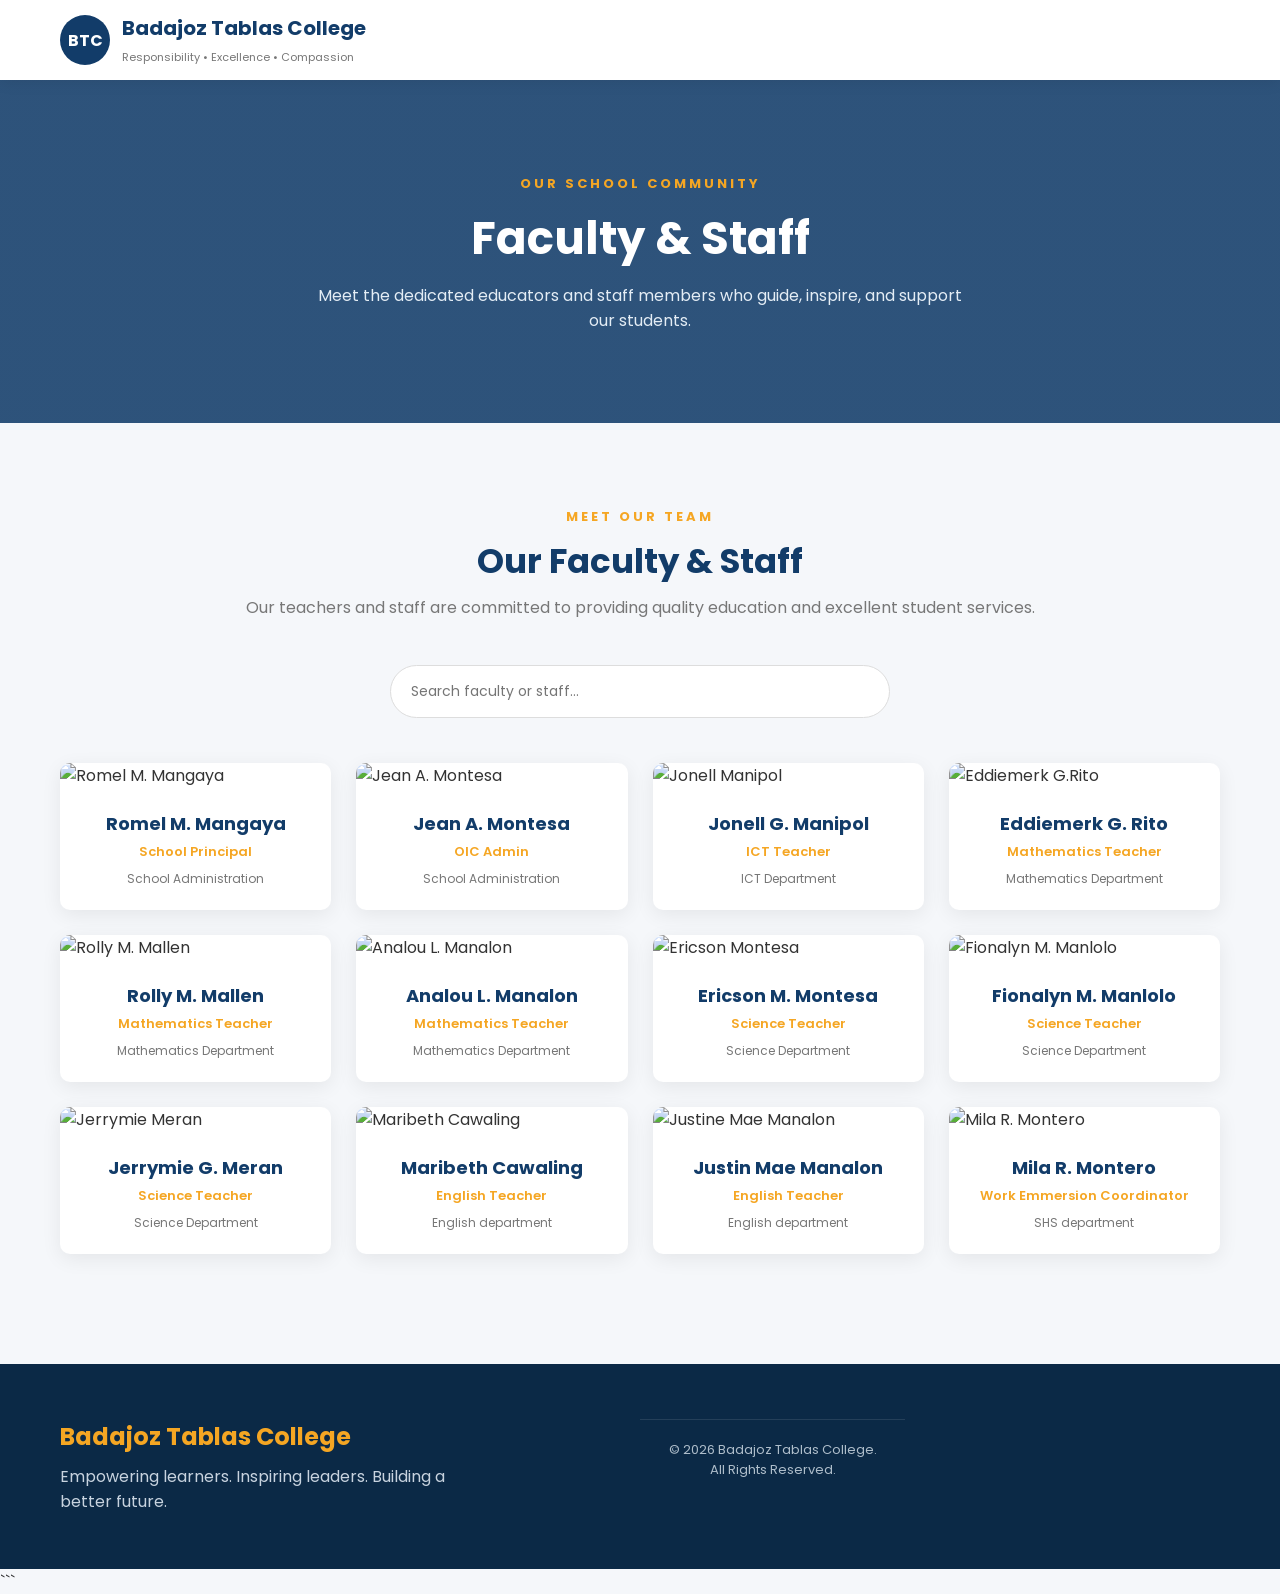
==== faculty.html @ 0bd8b787 "Add files via upload" ====
<!DOCTYPE html>
<html lang="en">
<head>
    <meta charset="UTF-8">
    <meta name="viewport" content="width=device-width, initial-scale=1.0">

    <title>Faculty & Staff | Badajoz Tablas College</title>

    <!-- Google Font -->
    <link href="https://fonts.googleapis.com/css2?family=Poppins:wght@300;400;500;600;700&display=swap" rel="stylesheet">

    <style>

        * {
            margin: 0;
            padding: 0;
            box-sizing: border-box;
        }

        html {
            scroll-behavior: smooth;
        }

        body {
            font-family: "Poppins", sans-serif;
            background: #f5f7fa;
            color: #333;
        }

        /* ================= HEADER ================= */

        header {
            background: #ffffff;
            box-shadow: 0 2px 15px rgba(0,0,0,0.08);
            position: sticky;
            top: 0;
            z-index: 1000;
        }

        .navbar {
            max-width: 1200px;
            margin: auto;
            min-height: 80px;
            padding: 0 20px;

            display: flex;
            align-items: center;
            justify-content: space-between;
        }

        .logo {
            display: flex;
            align-items: center;
            gap: 12px;
        }

        .logo-circle {
            width: 50px;
            height: 50px;
            border-radius: 50%;

            background: #123c69;
            color: white;

            display: flex;
            align-items: center;
            justify-content: center;

            font-weight: 700;
        }

        .logo h2 {
            color: #123c69;
            font-size: 20px;
        }

        .logo small {
            color: #777;
            font-size: 11px;
        }

        .nav-links {
            display: flex;
            list-style: none;
            gap: 25px;
        }

        .nav-links a {
            color: #333;
            text-decoration: none;
            font-size: 14px;
            font-weight: 500;
            transition: 0.3s;
        }

        .nav-links a:hover,
        .nav-links .active {
            color: #f5a623;
        }

        /* ================= PAGE HEADER ================= */

        .page-header {
            background:
                linear-gradient(
                    rgba(18, 60, 105, 0.88),
                    rgba(18, 60, 105, 0.88)
                ),
                url("https://images.unsplash.com/photo-1523050854058-8df90110c9f1?auto=format&fit=crop&w=1800&q=80");

            background-size: cover;
            background-position: center;

            padding: 90px 20px;
            text-align: center;
            color: white;
        }

        .page-header span {
            color: #f5a623;
            font-size: 13px;
            font-weight: 700;
            letter-spacing: 3px;
        }

        .page-header h1 {
            font-size: 45px;
            margin: 10px 0;
        }

        .page-header p {
            max-width: 650px;
            margin: auto;
            color: #e4edf5;
        }

        /* ================= CONTENT ================= */

        .faculty-section {
            max-width: 1200px;
            margin: auto;
            padding: 80px 20px;
        }

        .section-title {
            text-align: center;
            margin-bottom: 45px;
        }

        .section-title span {
            color: #f5a623;
            font-size: 13px;
            font-weight: 700;
            letter-spacing: 3px;
        }

        .section-title h2 {
            color: #123c69;
            font-size: 34px;
            margin: 8px 0;
        }

        .section-title p {
            color: #777;
        }

        /* ================= FACULTY GRID ================= */

        .faculty-grid {
            display: grid;
            grid-template-columns: repeat(4, 1fr);
            gap: 25px;
        }

        .faculty-card {
            background: white;
            border-radius: 10px;
            overflow: hidden;

            box-shadow: 0 5px 20px rgba(0,0,0,0.07);

            transition: 0.3s;
        }

        .faculty-card:hover {
            transform: translateY(-8px);
            box-shadow: 0 12px 30px rgba(0,0,0,0.12);
        }

        .faculty-photo {
            width: 100%;
            height: 280px;
            object-fit: cover;
        }

        .faculty-info {
            padding: 22px;
            text-align: center;
        }

        .faculty-info h3 {
            color: #123c69;
            font-size: 18px;
            margin-bottom: 5px;
        }

        .position {
            color: #f5a623;
            font-size: 13px;
            font-weight: 600;
            margin-bottom: 8px;
        }

        .department {
            color: #777;
            font-size: 12px;
        }

        /* ================= SEARCH ================= */

        .search-box {
            max-width: 500px;
            margin: 0 auto 45px;
            position: relative;
        }

        .search-box input {
            width: 100%;
            padding: 15px 20px;

            border: 1px solid #ddd;
            border-radius: 30px;

            outline: none;
            font-family: inherit;
            font-size: 14px;
        }

        .search-box input:focus {
            border-color: #123c69;
        }

        /* ================= FOOTER ================= */

        footer {
            background: #0b2946;
            color: white;
            margin-top: 30px;
        }

        .footer-container {
            max-width: 1200px;
            margin: auto;
            padding: 55px 20px;

            display: grid;
            grid-template-columns: 2fr 1fr 1fr;
            gap: 50px;
        }

        .footer-about h2 {
            color: #f5a623;
            margin-bottom: 10px;
        }

        .footer-about p {
            color: #c8d3df;
            max-width: 400px;
        }

        .footer-links h3,
        .footer-social h3 {
            margin-bottom: 15px;
        }

        .footer-links a,
        .footer-social a {
            display: block;
            color: #c8d3df;
            text-decoration: none;
            margin-bottom: 8px;
            font-size: 14px;
        }

        .footer-links a:hover,
        .footer-social a:hover {
            color: #f5a623;
        }

        .copyright {
            border-top: 1px solid rgba(255,255,255,0.1);
            padding: 20px;
            text-align: center;
            color: #aebdca;
            font-size: 13px;
        }

        /* ================= RESPONSIVE ================= */

        @media (max-width: 1000px) {

            .faculty-grid {
                grid-template-columns: repeat(3, 1fr);
            }

        }

        @media (max-width: 750px) {

            .nav-links {
                display: none;
            }

            .faculty-grid {
                grid-template-columns: repeat(2, 1fr);
            }

            .footer-container {
                grid-template-columns: 1fr 1fr;
            }

        }

        @media (max-width: 500px) {

            .page-header {
                padding: 65px 20px;
            }

            .page-header h1 {
                font-size: 34px;
            }

            .faculty-section {
                padding: 60px 15px;
            }

            .faculty-grid {
                grid-template-columns: 1fr;
            }

            .faculty-photo {
                height: 320px;
            }

            .footer-container {
                grid-template-columns: 1fr;
            }

        }

    </style>
</head>

<body>


<!-- ================= HEADER ================= -->

<header>

    <nav class="navbar">

        <div class="logo">

            <div class="logo-circle">
                BTC
            </div>

            <div>
                <h2>Badajoz Tablas College</h2>
                <small>Responsibility • Excellence • Compassion</small>
            </div>

        </div>


        



</header>


<!-- ================= PAGE HEADER ================= -->

<section class="page-header">

    <span>OUR SCHOOL COMMUNITY</span>

    <h1>Faculty & Staff</h1>

    <p>
        Meet the dedicated educators and staff members who
        guide, inspire, and support our students.
    </p>

</section>


<!-- ================= FACULTY ================= -->

<section class="faculty-section">

    <div class="section-title">

        <span>MEET OUR TEAM</span>

        <h2>Our Faculty & Staff</h2>

        <p>
            Our teachers and staff are committed to providing
            quality education and excellent student services.
        </p>

    </div>


    <!-- SEARCH -->

    <div class="search-box">

        <input
            type="text"
            id="facultySearch"
            placeholder="Search faculty or staff..."
            onkeyup="searchFaculty()"
        >

    </div>


    <!-- FACULTY GRID -->

    <div class="faculty-grid" id="facultyGrid">


        <!-- 1 -->

        <div class="faculty-card">

            <img
                class="faculty-photo"
                src="faculty images/romel.jpg"
                alt="Romel M. Mangaya"
            >

            <div class="faculty-info">

                <h3>Romel M. Mangaya</h3>

                <div class="position">
                    School Principal
                </div>

                <div class="department">
                    School Administration
                </div>

            </div>

        </div>


        <!-- 2 -->

        <div class="faculty-card">

            <img
                class="faculty-photo"
                src="faculty images/jean.jpg"
                alt="Jean A. Montesa"
            >

            <div class="faculty-info">

                <h3>Jean A. Montesa</h3>

                <div class="position">
                    OIC Admin
                </div>

                <div class="department">
                    School Administration
                </div>

            </div>

        </div>


        <!-- 3 -->

        <div class="faculty-card">

            <img
                class="faculty-photo"
                src="faculty images/jonell.jpg"
                alt="Jonell Manipol"
            >

            <div class="faculty-info">

                <h3>Jonell G. Manipol</h3>

                <div class="position">
                    ICT Teacher
                </div>

                <div class="department">
                    ICT Department
                </div>

            </div>

        </div>


        <!-- 4 -->

        <div class="faculty-card">

            <img
                class="faculty-photo"
                src="faculty images/eddiemerk.jpg"
                alt="Eddiemerk G.Rito"
            >

            <div class="faculty-info">

                <h3>Eddiemerk G. Rito</h3>

                <div class="position">
                    Mathematics Teacher
                </div>

                <div class="department">
                    Mathematics Department
                </div>

            </div>

        </div>


        <!-- 5 -->

        <div class="faculty-card">

            <img
                class="faculty-photo"
                src="faculty images/rolly.jpg"
                alt="Rolly M. Mallen"
            >

            <div class="faculty-info">

                <h3>Rolly M. Mallen</h3>

                <div class="position">
                    Mathematics Teacher
                </div>

                <div class="department">
                    Mathematics Department
                </div>

            </div>

        </div>


        <!-- 6 -->

        <div class="faculty-card">

            <img
                class="faculty-photo"
                src="faculty images/analou.jpg"
                alt="Analou L. Manalon"
            >

            <div class="faculty-info">

                <h3>Analou L. Manalon</h3>

                <div class="position">
                    Mathematics Teacher
                </div>

                <div class="department">
                    Mathematics Department
                </div>

            </div>

        </div>


        <!-- 7 -->

        <div class="faculty-card">

            <img
                class="faculty-photo"
                src="faculty images/ericson.jpg"
                alt="Ericson Montesa"
            >

            <div class="faculty-info">

                <h3>Ericson M. Montesa</h3>

                <div class="position">
                    Science Teacher
                </div>

                <div class="department">
                    Science Department
                </div>

            </div>

        </div>


        <!-- 8 -->

        <div class="faculty-card">

            <img
                class="faculty-photo"
                src="faculty images/fionalyn.jpg"
                alt="Fionalyn M. Manlolo"
            >

            <div class="faculty-info">

                <h3>Fionalyn M. Manlolo</h3>

                <div class="position">
                    Science Teacher
                </div>

                <div class="department">
                    Science Department
                </div>

            </div>

        </div>


        <!-- 9 -->

        <div class="faculty-card">

            <img
                class="faculty-photo"
                src="faculty images/jerrymie.jpeg"
                alt="Jerrymie Meran"
            >

            <div class="faculty-info">

                <h3>Jerrymie G. Meran</h3>

                <div class="position">
                    Science Teacher
                </div>

                <div class="department">
                    Science Department
                </div>

            </div>

        </div>


        <!-- 10 -->

        <div class="faculty-card">

            <img
                class="faculty-photo"
                src="faculty images/beth.jpg"
                alt="Maribeth Cawaling"
            >

            <div class="faculty-info">

                <h3>Maribeth Cawaling</h3>

                <div class="position">
                    English Teacher
                </div>

                <div class="department">
                    English department
                </div>

            </div>

        </div>


        <!-- 11 -->

        <div class="faculty-card">

            <img
                class="faculty-photo"
                src="faculty images/justine.jpg"
                alt="Justine Mae Manalon"
            >

            <div class="faculty-info">

                <h3>Justin Mae Manalon</h3>

                <div class="position">
                    English Teacher
                </div>

                <div class="department">
                    English department
                </div>

            </div>

        </div>


        <!-- 12 -->

        <div class="faculty-card">

            <img
                class="faculty-photo"
                src="faculty images/mila.jpg"
                alt="Mila R. Montero"
            >

            <div class="faculty-info">

                <h3>Mila R. Montero</h3>

                <div class="position">
                    Work Emmersion Coordinator
                </div>

                <div class="department">
                    SHS department
                </div>

            </div>

        </div>


    </div>

</section>


<!-- ================= FOOTER ================= -->

<footer>

    <div class="footer-container">

        <div class="footer-about">

            <h2>Badajoz Tablas College</h2>

            <p>
                Empowering learners. Inspiring leaders.
                Building a better future.
            </p>

        </div>


        



    <div class="copyright">

        © 2026 Badajoz Tablas College.
        All Rights Reserved.

    </div>

</footer>


<!-- ================= SEARCH SCRIPT ================= -->

<script>

function searchFaculty() {

    let input =
        document.getElementById("facultySearch")
        .value
        .toLowerCase();

    let cards =
        document.querySelectorAll(".faculty-card");

    cards.forEach(function(card) {

        let text =
            card.innerText.toLowerCase();

        if (text.includes(input)) {

            card.style.display = "";

        } else {

            card.style.display = "none";

        }

    });

}

</script>

</body>
</html>
```
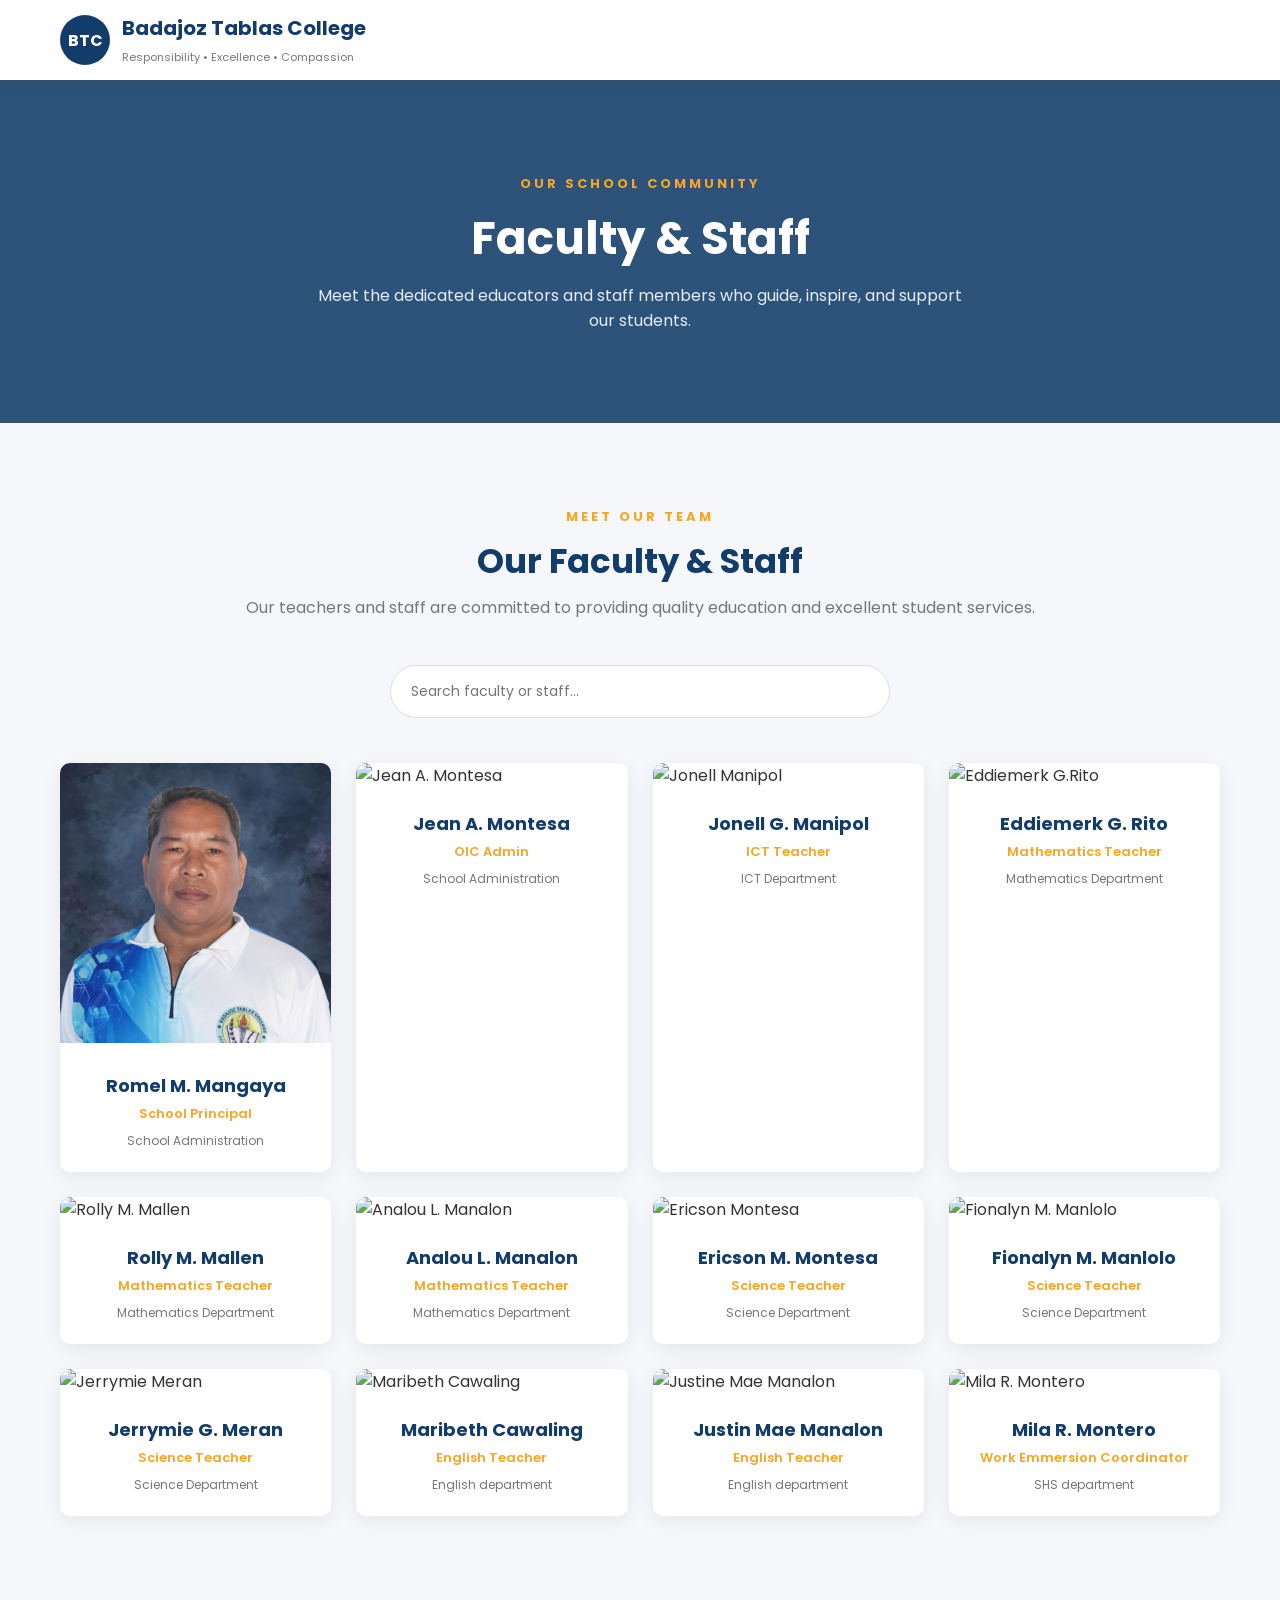
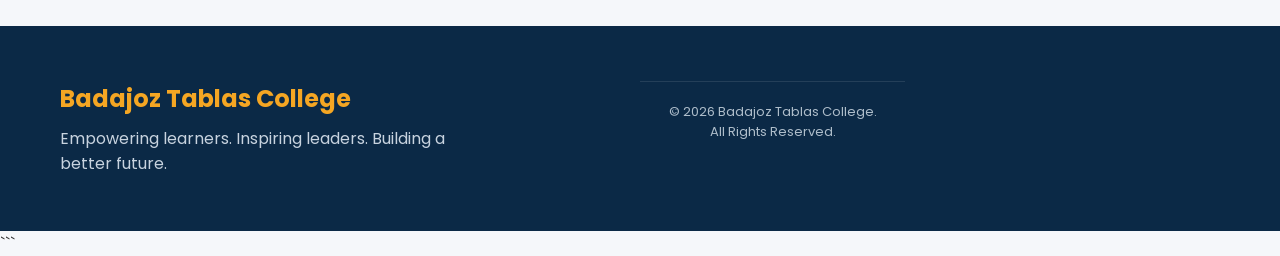
==== commit 7e4a0b4f: "Update faculty.html" ====
--- a/faculty.html
+++ b/faculty.html
@@ -442,7 +442,7 @@
 
             <img
                 class="faculty-photo"
-                src="faculty images/romel.jpg"
+                src="romel.jpg"
                 alt="Romel M. Mangaya"
             >
 
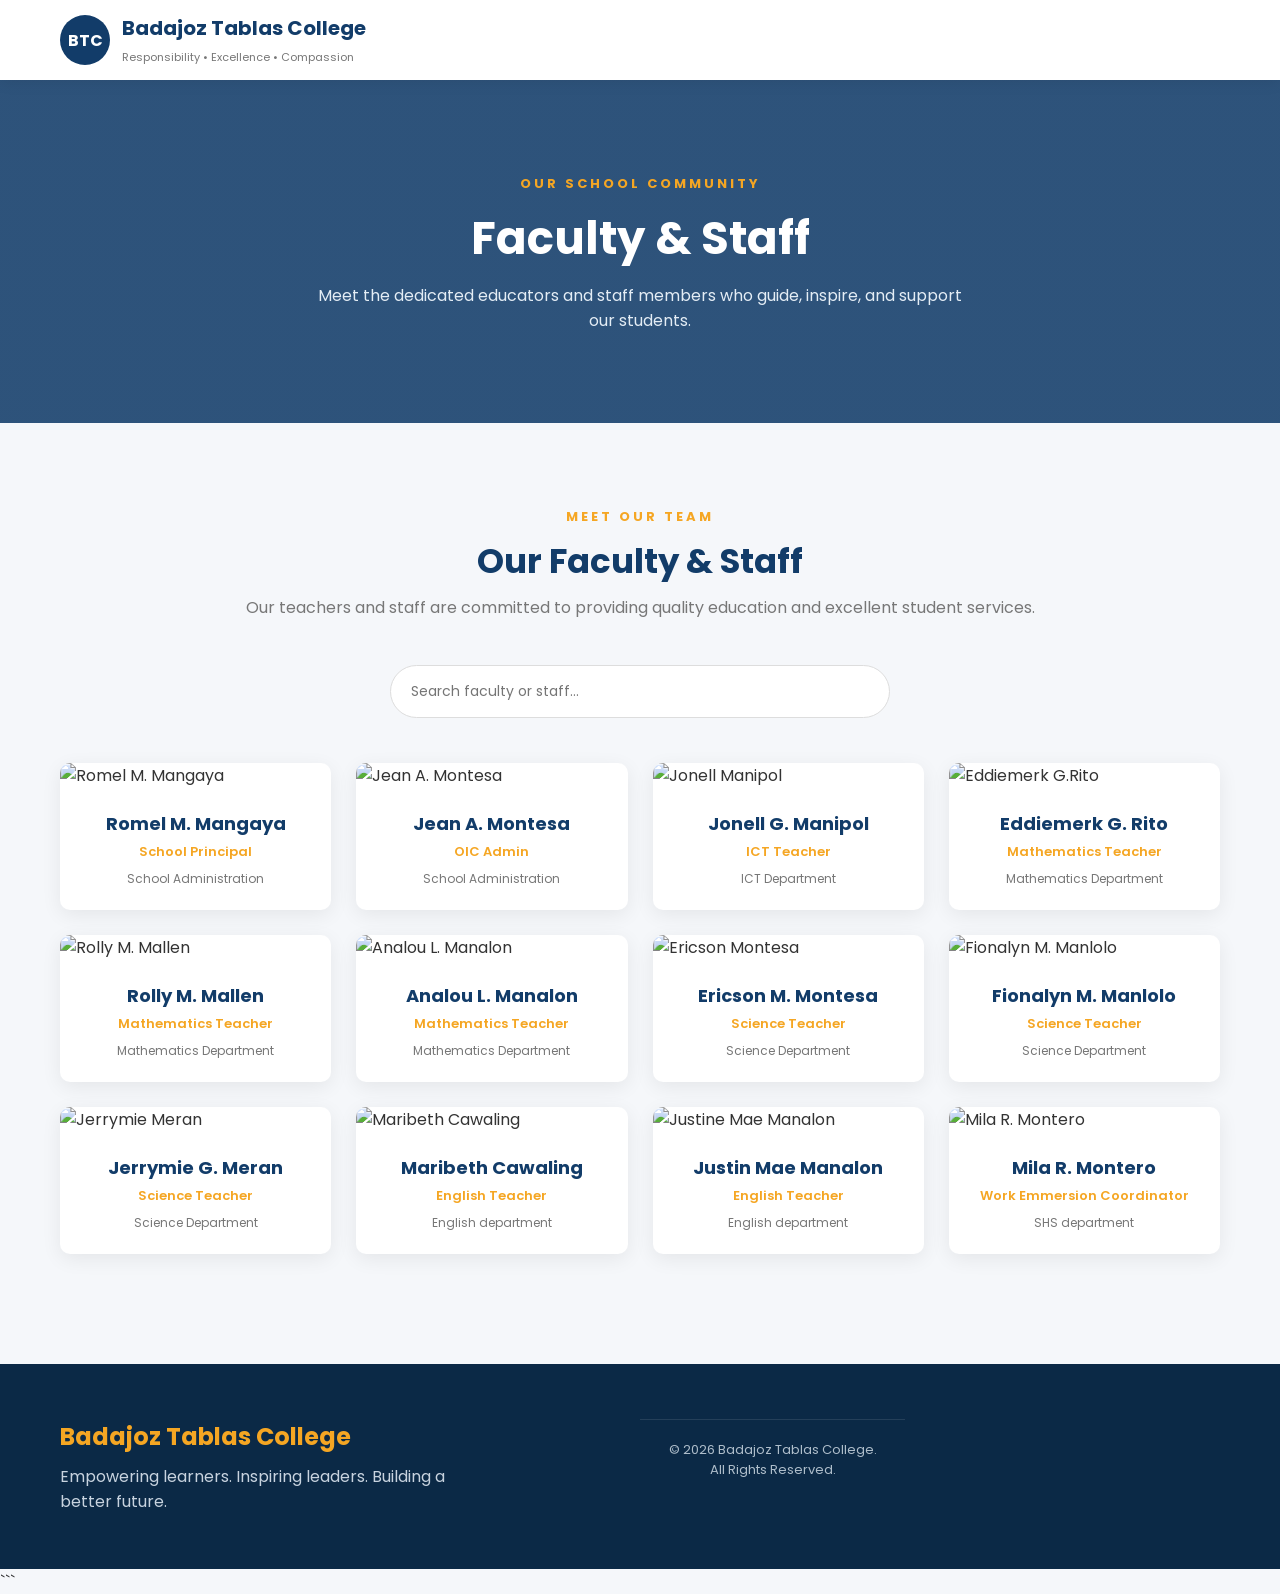
==== commit ed54545e: "Update faculty.html" ====
--- a/faculty.html
+++ b/faculty.html
@@ -442,7 +442,7 @@
 
             <img
                 class="faculty-photo"
-                src="romel.jpg"
+                src="btc-website--2026/romel.jpg"
                 alt="Romel M. Mangaya"
             >
 
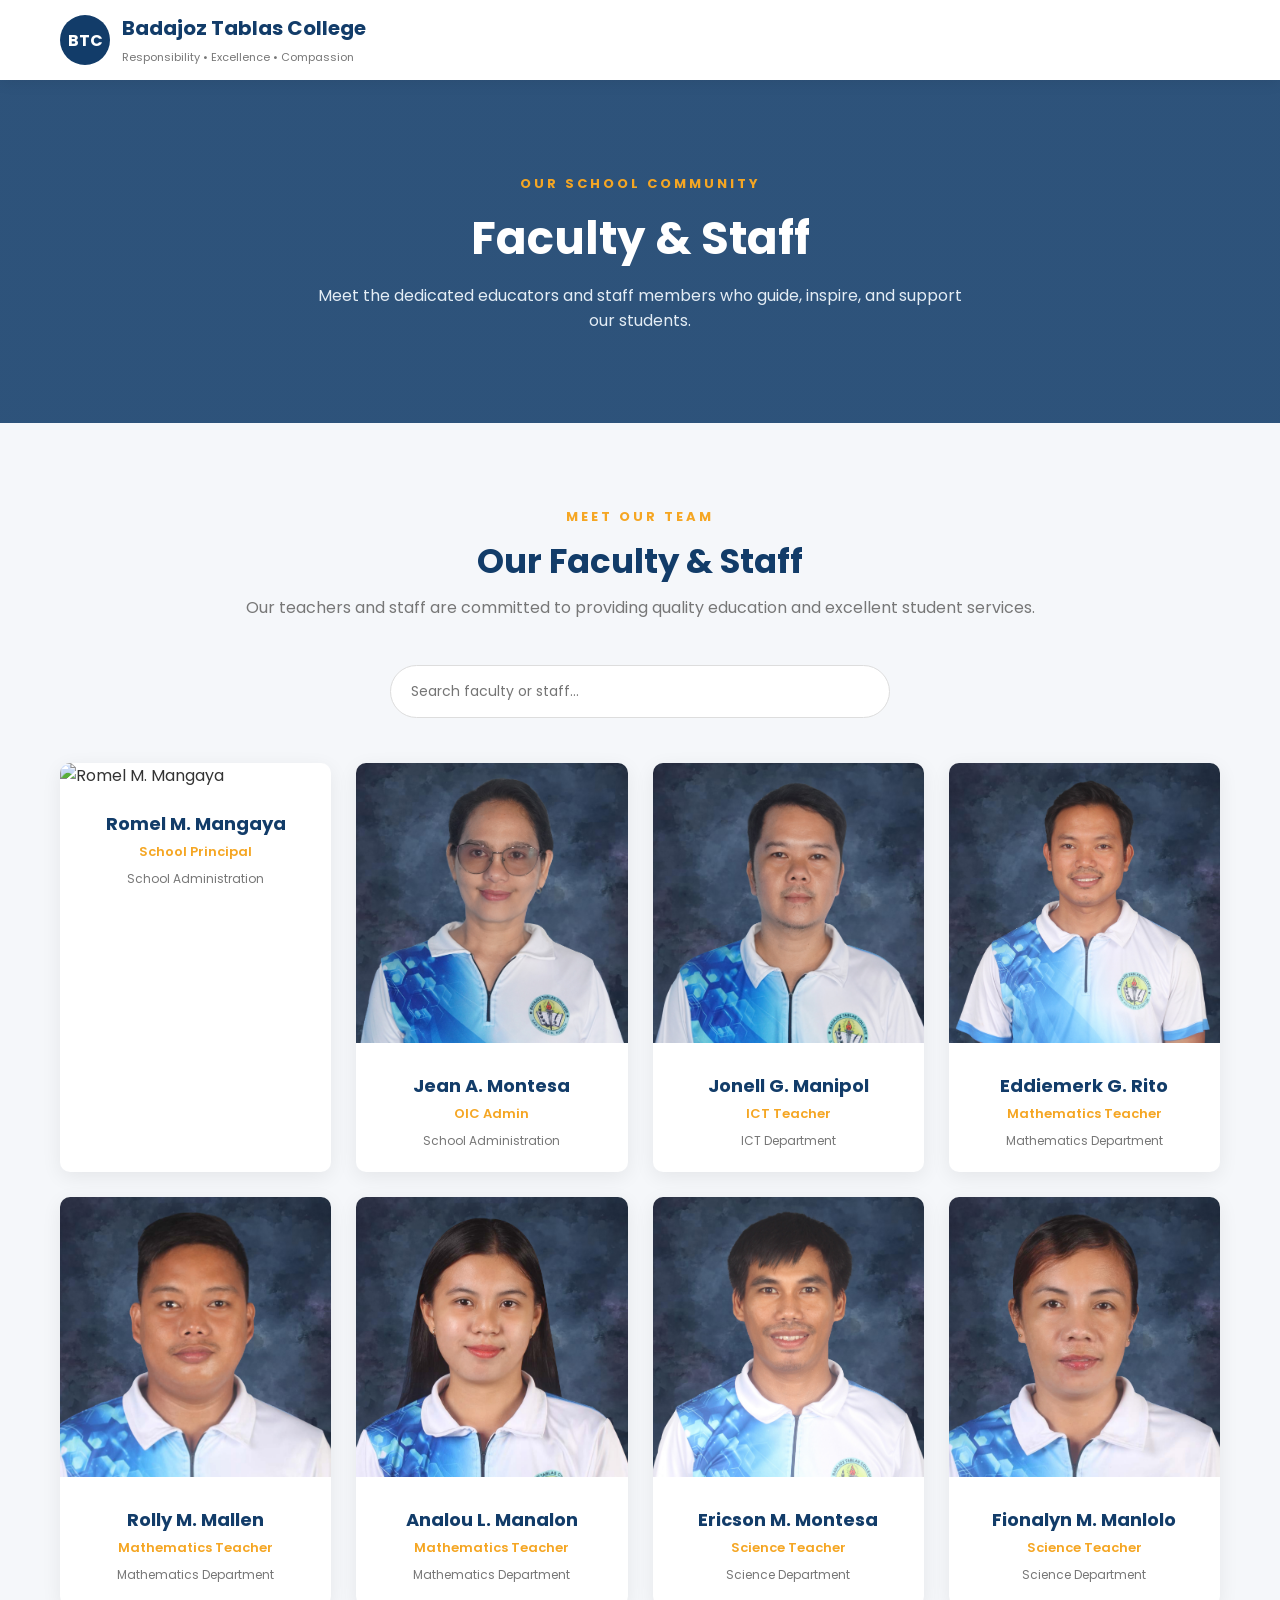
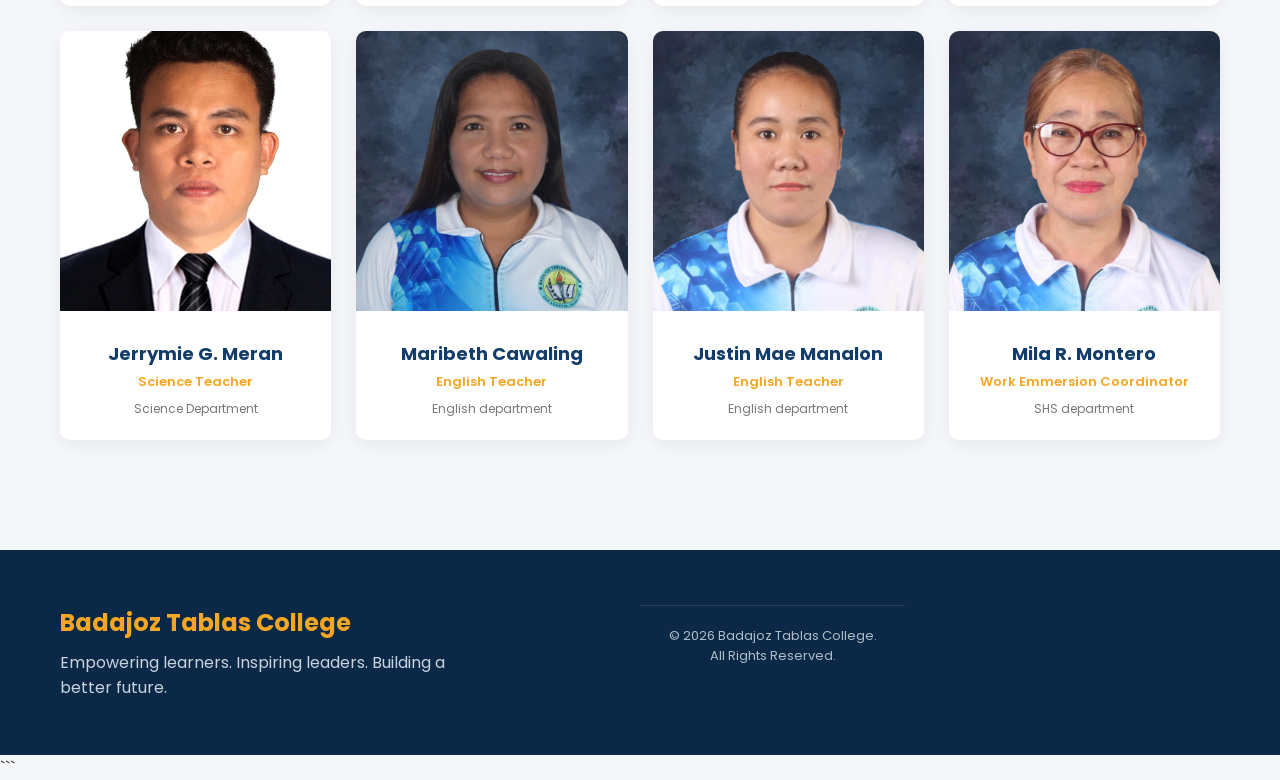
==== commit 400c6db1: "Update faculty.html" ====
--- a/faculty.html
+++ b/faculty.html
@@ -469,7 +469,7 @@
 
             <img
                 class="faculty-photo"
-                src="faculty images/jean.jpg"
+                src="jean.jpg"
                 alt="Jean A. Montesa"
             >
 
@@ -496,7 +496,7 @@
 
             <img
                 class="faculty-photo"
-                src="faculty images/jonell.jpg"
+                src="/jonell.jpg"
                 alt="Jonell Manipol"
             >
 
@@ -523,7 +523,7 @@
 
             <img
                 class="faculty-photo"
-                src="faculty images/eddiemerk.jpg"
+                src="/eddiemerk.jpg"
                 alt="Eddiemerk G.Rito"
             >
 
@@ -550,7 +550,7 @@
 
             <img
                 class="faculty-photo"
-                src="faculty images/rolly.jpg"
+                src="/rolly.jpg"
                 alt="Rolly M. Mallen"
             >
 
@@ -577,7 +577,7 @@
 
             <img
                 class="faculty-photo"
-                src="faculty images/analou.jpg"
+                src="/analou.jpg"
                 alt="Analou L. Manalon"
             >
 
@@ -604,7 +604,7 @@
 
             <img
                 class="faculty-photo"
-                src="faculty images/ericson.jpg"
+                src="/ericson.jpg"
                 alt="Ericson Montesa"
             >
 
@@ -631,7 +631,7 @@
 
             <img
                 class="faculty-photo"
-                src="faculty images/fionalyn.jpg"
+                src="/fionalyn.jpg"
                 alt="Fionalyn M. Manlolo"
             >
 
@@ -658,7 +658,7 @@
 
             <img
                 class="faculty-photo"
-                src="faculty images/jerrymie.jpeg"
+                src="/jerrymie.jpeg"
                 alt="Jerrymie Meran"
             >
 
@@ -685,7 +685,7 @@
 
             <img
                 class="faculty-photo"
-                src="faculty images/beth.jpg"
+                src="/beth.jpg"
                 alt="Maribeth Cawaling"
             >
 
@@ -712,7 +712,7 @@
 
             <img
                 class="faculty-photo"
-                src="faculty images/justine.jpg"
+                src="/justine.jpg"
                 alt="Justine Mae Manalon"
             >
 
@@ -739,7 +739,7 @@
 
             <img
                 class="faculty-photo"
-                src="faculty images/mila.jpg"
+                src="/mila.jpg"
                 alt="Mila R. Montero"
             >
 
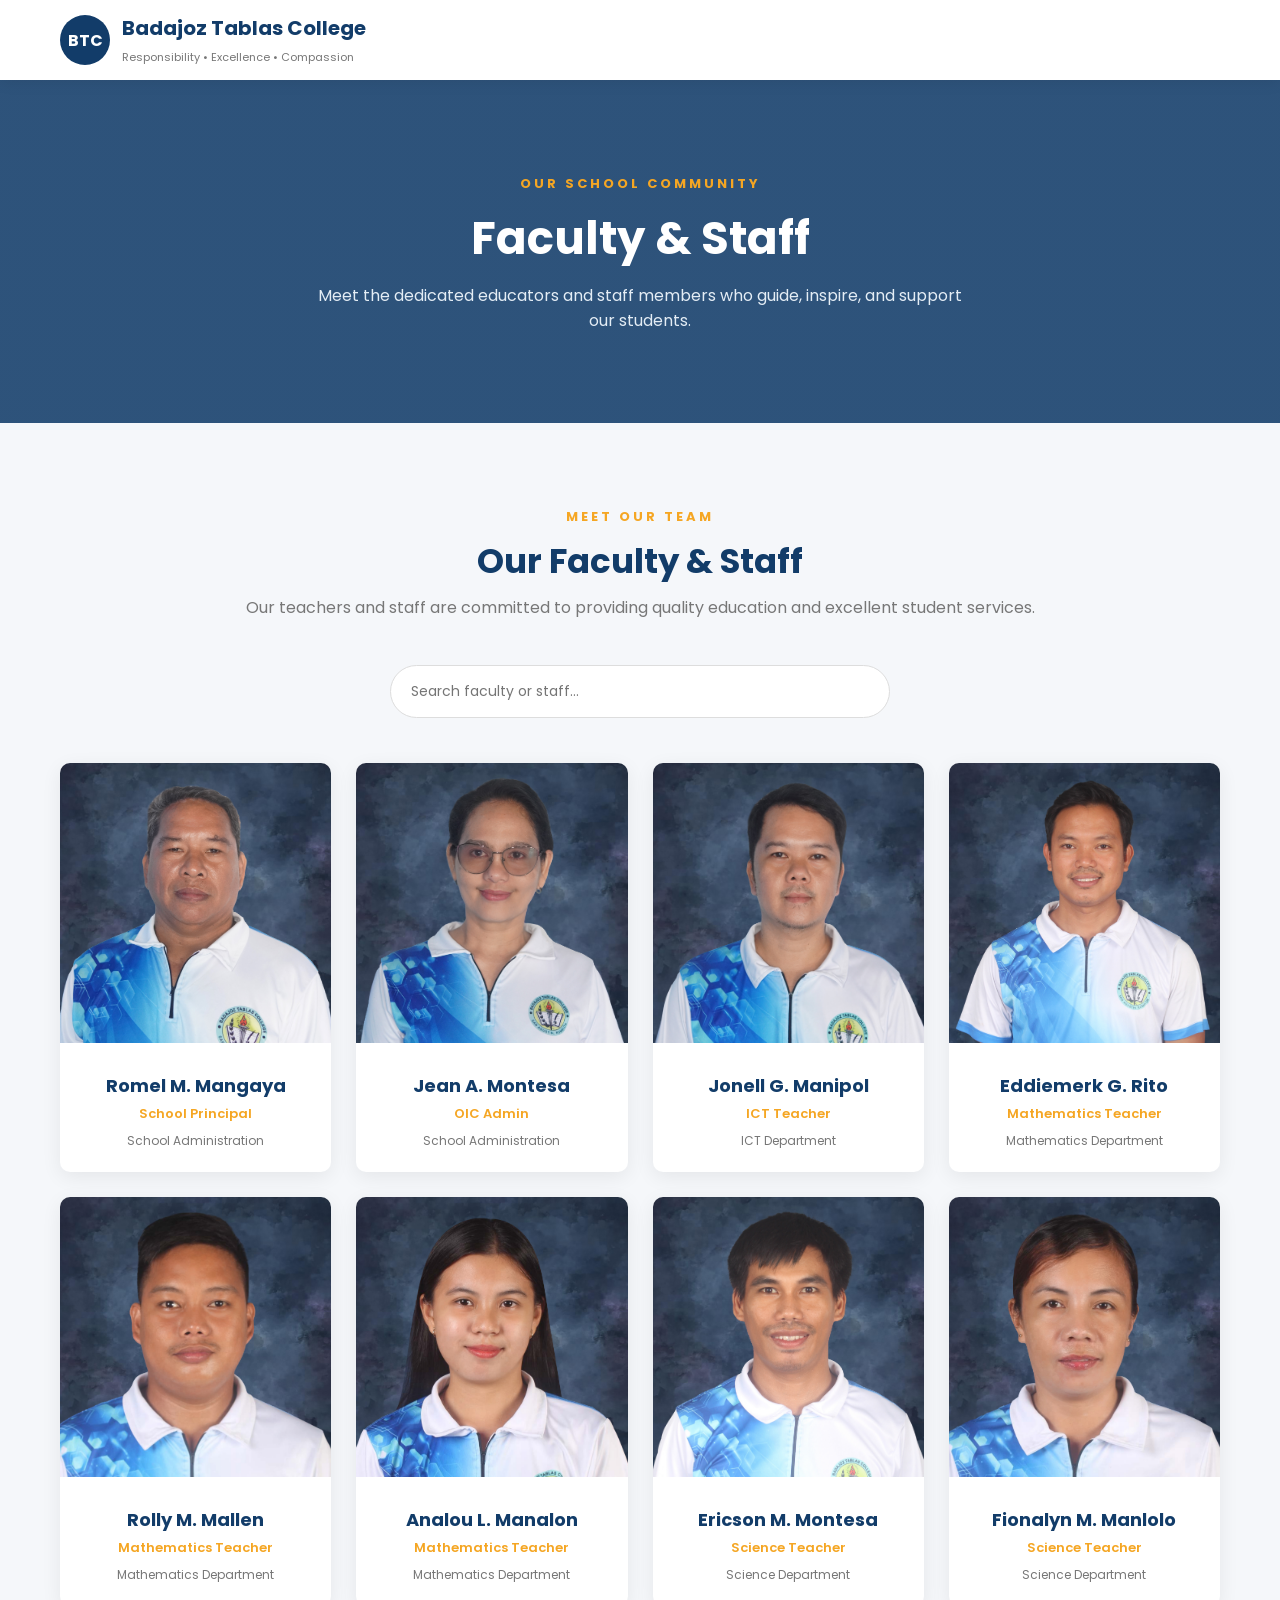
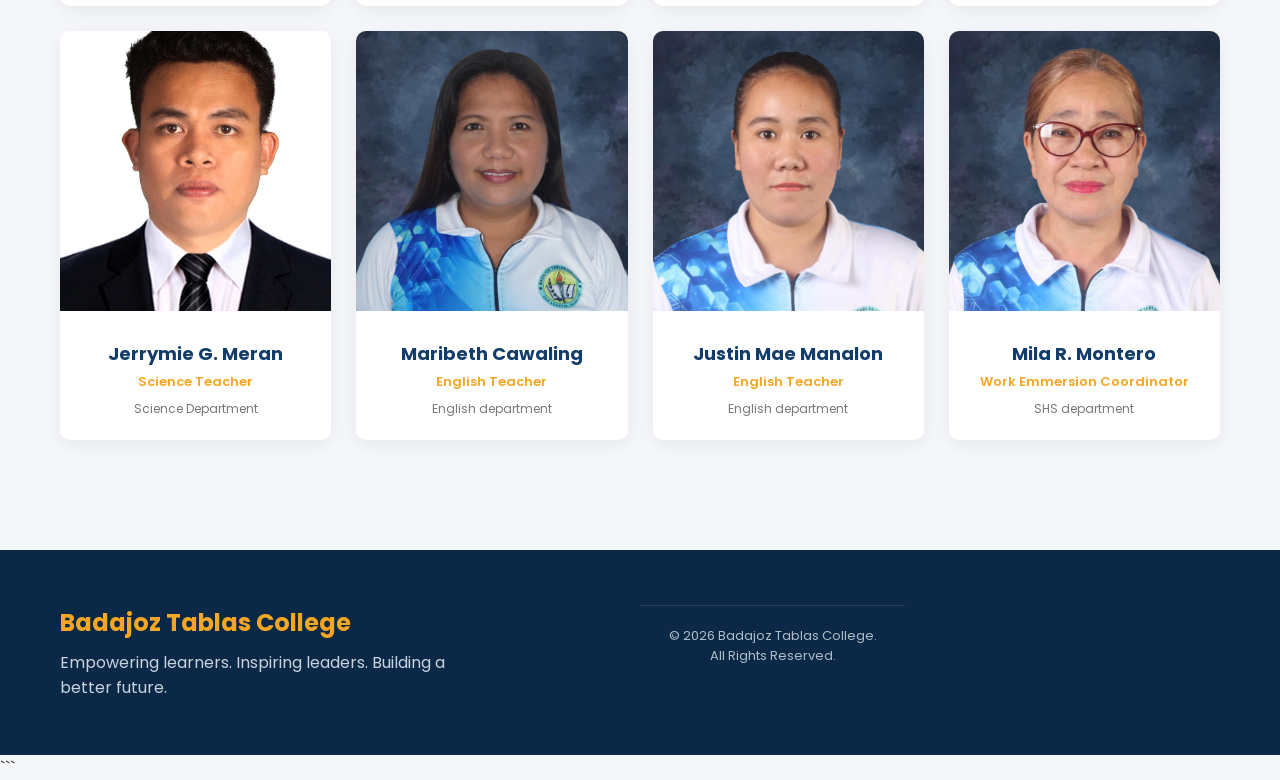
==== commit 954b5e47: "Update faculty.html" ====
--- a/faculty.html
+++ b/faculty.html
@@ -442,7 +442,7 @@
 
             <img
                 class="faculty-photo"
-                src="btc-website--2026/romel.jpg"
+                src="romel.jpg"
                 alt="Romel M. Mangaya"
             >
 
@@ -496,7 +496,7 @@
 
             <img
                 class="faculty-photo"
-                src="/jonell.jpg"
+                src="jonell.jpg"
                 alt="Jonell Manipol"
             >
 
@@ -523,7 +523,7 @@
 
             <img
                 class="faculty-photo"
-                src="/eddiemerk.jpg"
+                src="eddiemerk.jpg"
                 alt="Eddiemerk G.Rito"
             >
 
@@ -550,7 +550,7 @@
 
             <img
                 class="faculty-photo"
-                src="/rolly.jpg"
+                src="rolly.jpg"
                 alt="Rolly M. Mallen"
             >
 
@@ -577,7 +577,7 @@
 
             <img
                 class="faculty-photo"
-                src="/analou.jpg"
+                src="analou.jpg"
                 alt="Analou L. Manalon"
             >
 
@@ -604,7 +604,7 @@
 
             <img
                 class="faculty-photo"
-                src="/ericson.jpg"
+                src="ericson.jpg"
                 alt="Ericson Montesa"
             >
 
@@ -631,7 +631,7 @@
 
             <img
                 class="faculty-photo"
-                src="/fionalyn.jpg"
+                src="fionalyn.jpg"
                 alt="Fionalyn M. Manlolo"
             >
 
@@ -658,7 +658,7 @@
 
             <img
                 class="faculty-photo"
-                src="/jerrymie.jpeg"
+                src="jerrymie.jpeg"
                 alt="Jerrymie Meran"
             >
 
@@ -685,7 +685,7 @@
 
             <img
                 class="faculty-photo"
-                src="/beth.jpg"
+                src="beth.jpg"
                 alt="Maribeth Cawaling"
             >
 
@@ -712,7 +712,7 @@
 
             <img
                 class="faculty-photo"
-                src="/justine.jpg"
+                src="justine.jpg"
                 alt="Justine Mae Manalon"
             >
 
@@ -739,7 +739,7 @@
 
             <img
                 class="faculty-photo"
-                src="/mila.jpg"
+                src="mila.jpg"
                 alt="Mila R. Montero"
             >
 
